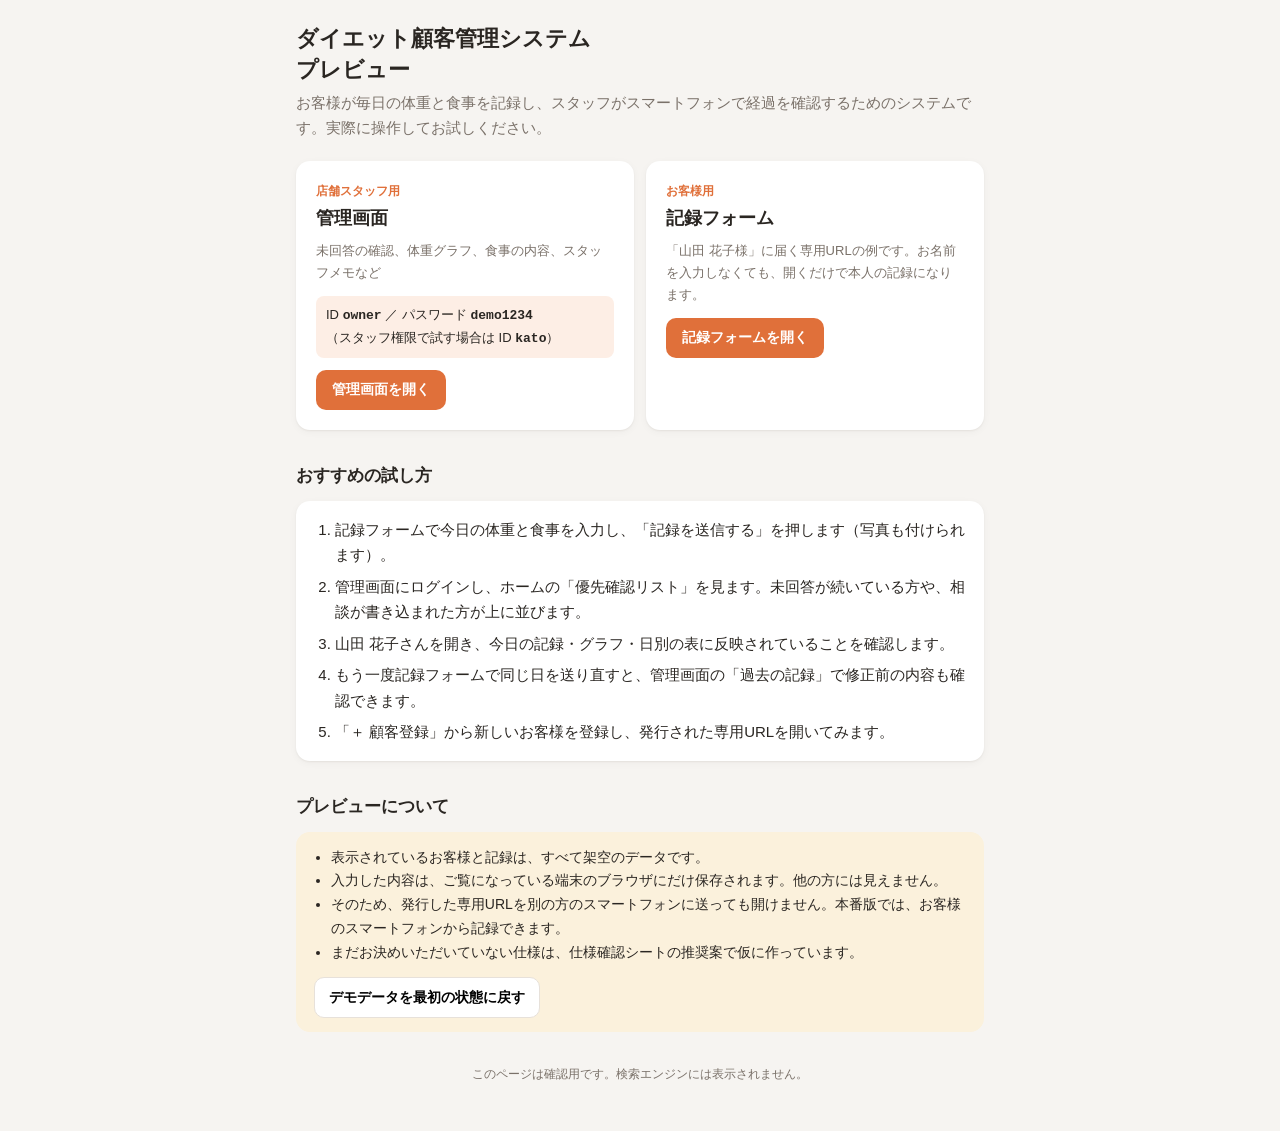
==== index.html @ 741ff666 "ダイエット顧客管理システム 先生確認用プレビュー Co-Authored-By: Claude Opus 5.5 <noreply@anthropic.com>" ====
<!doctype html>
<html lang="ja">
  <head>
    <meta charset="UTF-8" />
    <meta name="viewport" content="width=device-width, initial-scale=1, viewport-fit=cover" />
    <meta name="robots" content="noindex, nofollow" />
    <title>ダイエット顧客管理システム プレビュー</title>
    <style>
      :root {
        --bg: #f6f4f1;
        --surface: #fff;
        --text: #2a2622;
        --muted: #7a7169;
        --line: #e7e1da;
        --primary: #e0703a;
        --primary-soft: #fdeee5;
        --warn-soft: #fbf1dc;
        --shadow: 0 1px 2px rgba(40, 30, 20, 0.06), 0 2px 8px rgba(40, 30, 20, 0.04);
      }
      * { box-sizing: border-box; }
      body {
        margin: 0;
        background: var(--bg);
        color: var(--text);
        font-family: -apple-system, BlinkMacSystemFont, 'Hiragino Sans', 'Hiragino Kaku Gothic ProN', 'Noto Sans JP', 'Yu Gothic', sans-serif;
        line-height: 1.7;
        font-size: 15px;
        -webkit-text-size-adjust: 100%;
      }
      main { max-width: 720px; margin: 0 auto; padding: 24px 16px 48px; }
      h1 { font-size: 22px; line-height: 1.4; margin: 0 0 4px; }
      h2 { font-size: 17px; margin: 32px 0 10px; }
      .lead { color: var(--muted); margin: 0 0 20px; }
      .entries { display: grid; grid-template-columns: 1fr 1fr; gap: 12px; }
      @media (max-width: 560px) { .entries { grid-template-columns: 1fr; } }
      .entry {
        display: block;
        background: var(--surface);
        border-radius: 14px;
        box-shadow: var(--shadow);
        padding: 18px;
        text-decoration: none;
        color: inherit;
        border: 2px solid transparent;
      }
      .entry:hover { border-color: var(--primary); }
      .entry .tag { font-size: 12px; color: var(--primary); font-weight: 700; }
      .entry .name { font-size: 18px; font-weight: 700; margin: 2px 0 6px; }
      .entry .desc { font-size: 13px; color: var(--muted); margin: 0 0 12px; }
      .entry .go {
        display: inline-block;
        background: var(--primary);
        color: #fff;
        border-radius: 10px;
        padding: 8px 16px;
        font-weight: 700;
        font-size: 14px;
      }
      .account {
        font-size: 13px;
        background: var(--primary-soft);
        border-radius: 8px;
        padding: 8px 10px;
        margin: 0 0 12px;
      }
      code { font-family: ui-monospace, Menlo, monospace; font-weight: 700; }
      ol { padding-left: 1.4em; margin: 0; }
      ol li + li { margin-top: 6px; }
      .card { background: var(--surface); border-radius: 14px; box-shadow: var(--shadow); padding: 16px 18px; }
      .note { background: var(--warn-soft); border-radius: 14px; padding: 14px 18px; font-size: 14px; }
      .note ul { margin: 0; padding-left: 1.2em; }
      .reset {
        margin-top: 12px;
        border: 1px solid var(--line);
        background: var(--surface);
        border-radius: 10px;
        padding: 8px 14px;
        font: inherit;
        font-size: 14px;
        font-weight: 600;
        cursor: pointer;
      }
      .done { color: #2f8f5b; font-size: 13px; margin-left: 8px; }
      footer { color: var(--muted); font-size: 12px; text-align: center; margin-top: 32px; }
    </style>
  </head>
  <body>
    <main>
      <h1>ダイエット顧客管理システム<br />プレビュー</h1>
      <p class="lead">お客様が毎日の体重と食事を記録し、スタッフがスマートフォンで経過を確認するためのシステムです。実際に操作してお試しください。</p>

      <div class="entries">
        <a class="entry" href="admin.html">
          <div class="tag">店舗スタッフ用</div>
          <div class="name">管理画面</div>
          <p class="desc">未回答の確認、体重グラフ、食事の内容、スタッフメモなど</p>
          <div class="account">ID <code>owner</code> ／ パスワード <code>demo1234</code><br />（スタッフ権限で試す場合は ID <code>kato</code>）</div>
          <span class="go">管理画面を開く</span>
        </a>
        <a class="entry" href="checkin.html#demo-yamada-hanako">
          <div class="tag">お客様用</div>
          <div class="name">記録フォーム</div>
          <p class="desc">「山田 花子様」に届く専用URLの例です。お名前を入力しなくても、開くだけで本人の記録になります。</p>
          <span class="go">記録フォームを開く</span>
        </a>
      </div>

      <h2>おすすめの試し方</h2>
      <div class="card">
        <ol>
          <li>記録フォームで今日の体重と食事を入力し、「記録を送信する」を押します（写真も付けられます）。</li>
          <li>管理画面にログインし、ホームの「優先確認リスト」を見ます。未回答が続いている方や、相談が書き込まれた方が上に並びます。</li>
          <li>山田 花子さんを開き、今日の記録・グラフ・日別の表に反映されていることを確認します。</li>
          <li>もう一度記録フォームで同じ日を送り直すと、管理画面の「過去の記録」で修正前の内容も確認できます。</li>
          <li>「＋ 顧客登録」から新しいお客様を登録し、発行された専用URLを開いてみます。</li>
        </ol>
      </div>

      <h2>プレビューについて</h2>
      <div class="note">
        <ul>
          <li>表示されているお客様と記録は、すべて架空のデータです。</li>
          <li>入力した内容は、ご覧になっている端末のブラウザにだけ保存されます。他の方には見えません。</li>
          <li>そのため、発行した専用URLを別の方のスマートフォンに送っても開けません。本番版では、お客様のスマートフォンから記録できます。</li>
          <li>まだお決めいただいていない仕様は、仕様確認シートの推奨案で仮に作っています。</li>
        </ul>
        <button class="reset" type="button" id="reset">デモデータを最初の状態に戻す</button><span class="done" id="done" hidden>戻しました</span>
      </div>

      <footer>このページは確認用です。検索エンジンには表示されません。</footer>
    </main>
    <script>
      document.getElementById('reset').addEventListener('click', function () {
        if (!confirm('入力した内容を消して、最初の状態に戻しますか？')) return;
        try {
          for (var i = localStorage.length - 1; i >= 0; i--) {
            var k = localStorage.key(i);
            if (k && (k.indexOf('diet-demo') === 0 || k.indexOf('checkin-draft:') === 0)) localStorage.removeItem(k);
          }
        } catch (e) {}
        document.getElementById('done').hidden = false;
      });
    </script>
  </body>
</html>
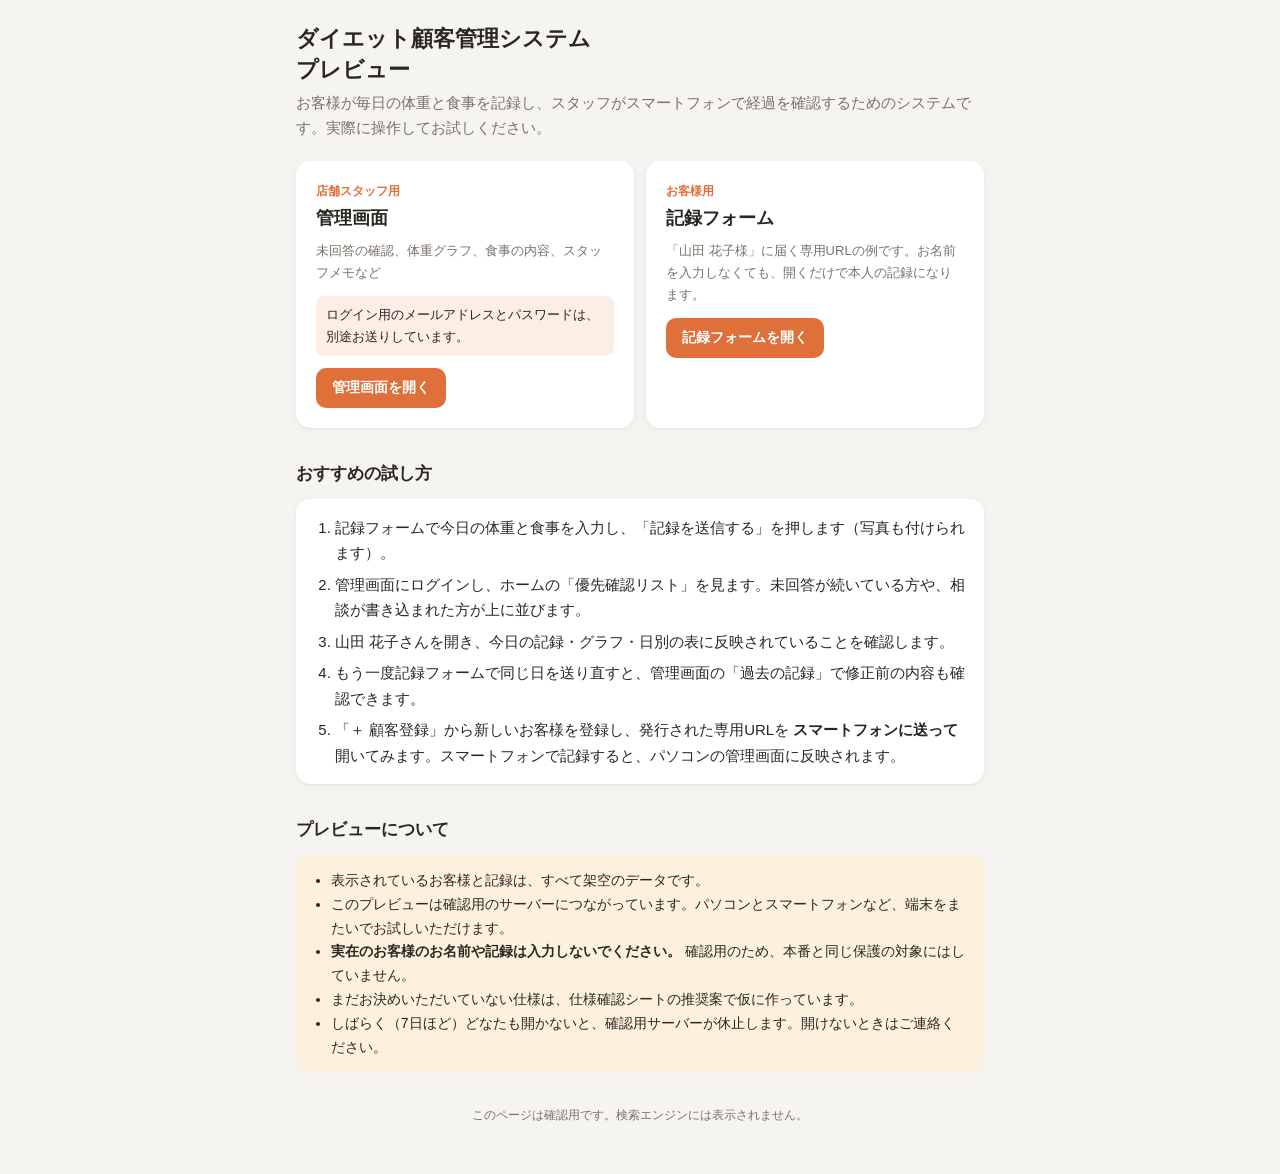
==== commit 17347a03: "プレビューを確認用サーバーにつなぎ、端末をまたいで試せるようにする Co-Authored-By: Claude Opus 5.5 <noreply@anthropic.com>" ====
--- a/index.html
+++ b/index.html
@@ -94,10 +94,10 @@
           <div class="tag">店舗スタッフ用</div>
           <div class="name">管理画面</div>
           <p class="desc">未回答の確認、体重グラフ、食事の内容、スタッフメモなど</p>
-          <div class="account">ID <code>owner</code> ／ パスワード <code>demo1234</code><br />（スタッフ権限で試す場合は ID <code>kato</code>）</div>
+          <div class="account">ログイン用のメールアドレスとパスワードは、別途お送りしています。</div>
           <span class="go">管理画面を開く</span>
         </a>
-        <a class="entry" href="checkin.html#demo-yamada-hanako">
+        <a class="entry" href="checkin.html#demo-yamada-hanako-sample">
           <div class="tag">お客様用</div>
           <div class="name">記録フォーム</div>
           <p class="desc">「山田 花子様」に届く専用URLの例です。お名前を入力しなくても、開くだけで本人の記録になります。</p>
@@ -112,7 +112,7 @@
           <li>管理画面にログインし、ホームの「優先確認リスト」を見ます。未回答が続いている方や、相談が書き込まれた方が上に並びます。</li>
           <li>山田 花子さんを開き、今日の記録・グラフ・日別の表に反映されていることを確認します。</li>
           <li>もう一度記録フォームで同じ日を送り直すと、管理画面の「過去の記録」で修正前の内容も確認できます。</li>
-          <li>「＋ 顧客登録」から新しいお客様を登録し、発行された専用URLを開いてみます。</li>
+          <li>「＋ 顧客登録」から新しいお客様を登録し、発行された専用URLを <strong>スマートフォンに送って</strong> 開いてみます。スマートフォンで記録すると、パソコンの管理画面に反映されます。</li>
         </ol>
       </div>
 
@@ -120,26 +120,14 @@
       <div class="note">
         <ul>
           <li>表示されているお客様と記録は、すべて架空のデータです。</li>
-          <li>入力した内容は、ご覧になっている端末のブラウザにだけ保存されます。他の方には見えません。</li>
-          <li>そのため、発行した専用URLを別の方のスマートフォンに送っても開けません。本番版では、お客様のスマートフォンから記録できます。</li>
+          <li>このプレビューは確認用のサーバーにつながっています。パソコンとスマートフォンなど、端末をまたいでお試しいただけます。</li>
+          <li><strong>実在のお客様のお名前や記録は入力しないでください。</strong> 確認用のため、本番と同じ保護の対象にはしていません。</li>
           <li>まだお決めいただいていない仕様は、仕様確認シートの推奨案で仮に作っています。</li>
+          <li>しばらく（7日ほど）どなたも開かないと、確認用サーバーが休止します。開けないときはご連絡ください。</li>
         </ul>
-        <button class="reset" type="button" id="reset">デモデータを最初の状態に戻す</button><span class="done" id="done" hidden>戻しました</span>
       </div>
 
       <footer>このページは確認用です。検索エンジンには表示されません。</footer>
     </main>
-    <script>
-      document.getElementById('reset').addEventListener('click', function () {
-        if (!confirm('入力した内容を消して、最初の状態に戻しますか？')) return;
-        try {
-          for (var i = localStorage.length - 1; i >= 0; i--) {
-            var k = localStorage.key(i);
-            if (k && (k.indexOf('diet-demo') === 0 || k.indexOf('checkin-draft:') === 0)) localStorage.removeItem(k);
-          }
-        } catch (e) {}
-        document.getElementById('done').hidden = false;
-      });
-    </script>
   </body>
 </html>
